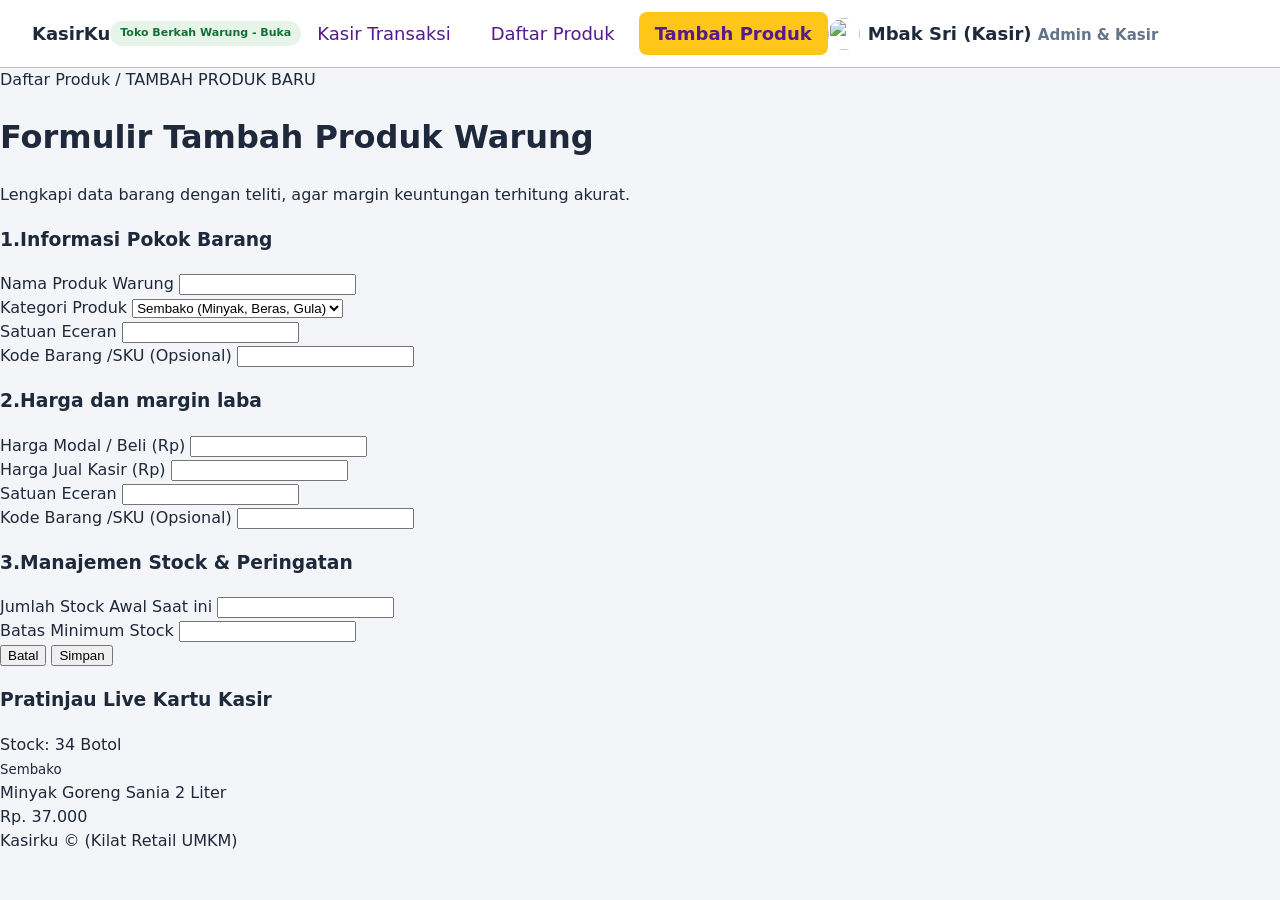
==== OneDrive/Documents/Belajar Web/Kasirku/form.html @ 957d0ef1 "html_css" ====
<!doctype html>
<html lang="en">
  <head>
    <meta charset="UTF-8" />
    <meta name="viewport" content="width=device-width, initial-scale=1.0" />
    <link rel="stylesheet" href="css/style.css" />
    <title>Document</title>
  </head>
  <body>
    <header>
      <div class="brand">
        <span>KasirKu</span>
        <span class="status-badge">Toko Berkah Warung - Buka</span>
      </divclas>
      <nav class="main-nav">
        <a href="">Kasir Transaksi</a>
        <a href="">Daftar Produk</a>
        <a href="" class="active">Tambah Produk</a>
      </nav>
      <div class="nav-user">
        <div class="user-profile">
          <img src="https://images.unsplash.com/photo-1438761681033-6461ffad8d80?q=80&w=870&auto=format&fit=crop&ixlib=rb-4.1.0&ixid=NHwxMjA3fDA%3D"class="user-avatar" alt="" />
          <div>
            <strong>Mbak Sri (Kasir)</strong>
            <small style="color: #64748b;">Admin & Kasir</small>
          </div>
        </div>
      </div>
    </header>
    <main>
      <div>
        <div>
          <div>Daftar Produk / TAMBAH PRODUK BARU</div>
          <h1>Formulir Tambah Produk Warung</h1>
          <p>
            Lengkapi data barang dengan teliti, agar margin keuntungan terhitung
            akurat.
          </p>
        </div>
      </div>

      <div>
        <form action="" method="post">
          <div>
            <h3>1.Informasi Pokok Barang</h3>
            <div>
              <label for="">Nama Produk Warung</label>
              <input type="text" />
            </div>
            <div>
              <div>
                <label for="">Kategori Produk</label>
                <select name="" id="">
                  <option value="">Sembako (Minyak, Beras, Gula)</option>
                </select>
              </div>
              <div>
                <label for="">Satuan Eceran</label>
                <input type="text" />
              </div>
            </div>
            <div>
              <label for="">Kode Barang /SKU (Opsional)</label>
              <input type="text" />
            </div>
          </div>

          <!-- SESI KE 2 -->
          <div>
            <h3>2.Harga dan margin laba</h3>
            <div>
              <div>
                <label for="">Harga Modal / Beli (Rp)</label>
                <input type="number" />
              </div>
              <div>
                <label for="">Harga Jual Kasir (Rp)</label>
                <input type="number" />
              </div>
            </div>
            <div>
              <div></div>
              <div>
                <label for="">Satuan Eceran</label>
                <input type="text" />
              </div>
            </div>
            <div>
              <label for="">Kode Barang /SKU (Opsional)</label>
              <input type="text" />
            </div>
          </div>
          <!-- SESI KE 3 -->
          <div>
            <h3>3.Manajemen Stock & Peringatan</h3>
            <div>
              <div>
                <label for="">Jumlah Stock Awal Saat ini</label>
                <input type="number" />
              </div>
              <div>
                <label for="">Batas Minimum Stock</label>
                <input type="number" />
              </div>
            </div>
          </div>
          <div>
            <button type="submit">Batal</button>
            <button type="submit">Simpan</button>
          </div>
        </form>

        <div>
          <div>
            <h3>Pratinjau Live Kartu Kasir</h3>
            <div>
              <span>Stock: 34 Botol</span>
              <img src="" alt="" />
              <div>
                <small>Sembako</small>
                <div>Minyak Goreng Sania 2 Liter</div>
                <div>Rp. 37.000</div>
              </div>
            </div>
          </div>
        </div>
      </div>
    </main>
    <footer>
      <div>Kasirku &copy; (Kilat Retail UMKM)</div>
    </footer>
  </body>
</html>
---- OneDrive/Documents/Belajar Web/Kasirku/css/style.css ----
body {
  margin: 0;
  min-height: 100vh;
  line-height: 1.5;
  font-family:
    system-ui,
    -apple-system,
    BlinkMacSystemFont,
    "Segoe UI",
    Roboto,
    Oxygen,
    Ubuntu,
    Cantarell,
    "Open Sans",
    "Helvetica Neue",
    sans-serif;
  font-size: 14x;
  color: #1e293b;
  background-color: #f4f5f8;
  display: flex;
  flex-direction: column;
}
header {
  background-color: #fff;
  border-bottom: 1px solid #c5bebe;
  padding: 12px 32px;
  display: flex;
  justify-content: space-between;
  align-items: center;
  position: sticky;
  top: 0;
}

.brand {
  display: flex;
  align-items: center;
  gap: 12x;
  font-weight: 700;
  font-size: 18px;
}

.status-badge {
  background-color: #e6f4ea;
  color: #137333;
  font-size: 11px;
  padding: 4px 10px;
  border-radius: 20px;
  font-weight: 600;
}
.main-nav {
  display: flex;
  gap: 8px;
}
.main-nav a {
  padding: 8px 16px;
  border-radius: 8px;
  font-weight: 500;
  transition: #f4f5f8 0.2s;
  text-decoration: none;
}

.main-nav a.active {
  background-color: #ffc61a;
  font-weight: 700;
}

.nav-user {
  display: flex;
  align-items: center;
  gap: 16px;
}
.user-profile {
  display: flex;
  align-items: center;
  gap: 8px;
}

.user-avatar {
  width: 32px;
  height: 32px;
  border-radius: 50%;
  object-fit: cover;
}

main {
  max-width: 12;
}
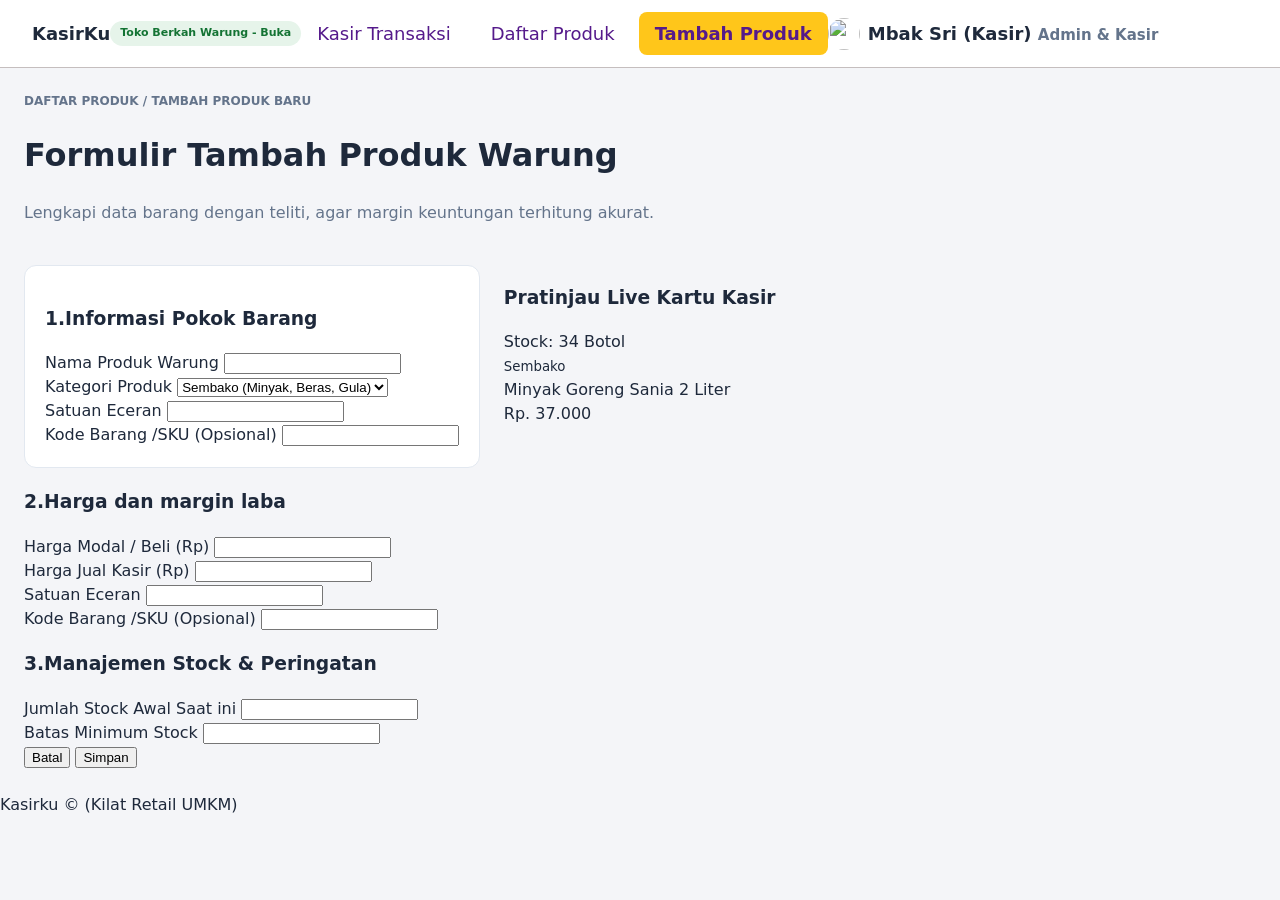
==== commit 604c9aaa: "feat: kerangka 3 halaman" ====
--- a/OneDrive/Documents/Belajar Web/Kasirku/form.html
+++ b/OneDrive/Documents/Belajar Web/Kasirku/form.html
@@ -19,7 +19,7 @@
       </nav>
       <div class="nav-user">
         <div class="user-profile">
-          <img src="https://images.unsplash.com/photo-1438761681033-6461ffad8d80?q=80&w=870&auto=format&fit=crop&ixlib=rb-4.1.0&ixid=NHwxMjA3fDA%3D"class="user-avatar" alt="" />
+          <img src="https://images.unsplash.com/photo-1438761681033-6461ffad8d80?q=80&w=870&auto=format&fit=crop&ixlib=rb-4.1.0&ixid=NHwxMjA3fDA%3D" class="user-avatar" alt="" />
           <div>
             <strong>Mbak Sri (Kasir)</strong>
             <small style="color: #64748b;">Admin & Kasir</small>
@@ -28,20 +28,20 @@
       </div>
     </header>
     <main>
-      <div>
+      <div class="page-header">
         <div>
-          <div>Daftar Produk / TAMBAH PRODUK BARU</div>
+          <div class="sub-breadcrumb">Daftar Produk / TAMBAH PRODUK BARU</div>
           <h1>Formulir Tambah Produk Warung</h1>
-          <p>
+          <p style="color: #64748b;">
             Lengkapi data barang dengan teliti, agar margin keuntungan terhitung
             akurat.
           </p>
         </div>
       </div>
 
-      <div>
+      <div class="grid-2col">
         <form action="" method="post">
-          <div>
+          <div style="background: white; padding: 20px; border-radius: 12px; border: 1px solid #e2e8f0;margin-bottom: 20px;">
             <h3>1.Informasi Pokok Barang</h3>
             <div>
               <label for="">Nama Produk Warung</label>
--- a/OneDrive/Documents/Belajar Web/Kasirku/css/style.css
+++ b/OneDrive/Documents/Belajar Web/Kasirku/css/style.css
@@ -83,5 +83,29 @@
 }
 
 main {
-  max-width: 12;
+  max-width: 1280px;
+  margin: 24px auto;
+  padding: 0 24px;
+  width: 100%;
 }
+
+.page-header {
+  display: flex;
+  justify-content: space-between;
+  align-items: flex-start;
+  margin-bottom: 24px;
+}
+
+.sub-breadcrumb {
+  font-size: 12px;
+  margin-bottom: 4px;
+  font-weight: 600;
+  text-transform: uppercase;
+  color: #64748b;
+}
+
+.grid-2col {
+  display: flex;
+  gap: 24px;
+  grid-template-columns: 1fr 380px;
+}
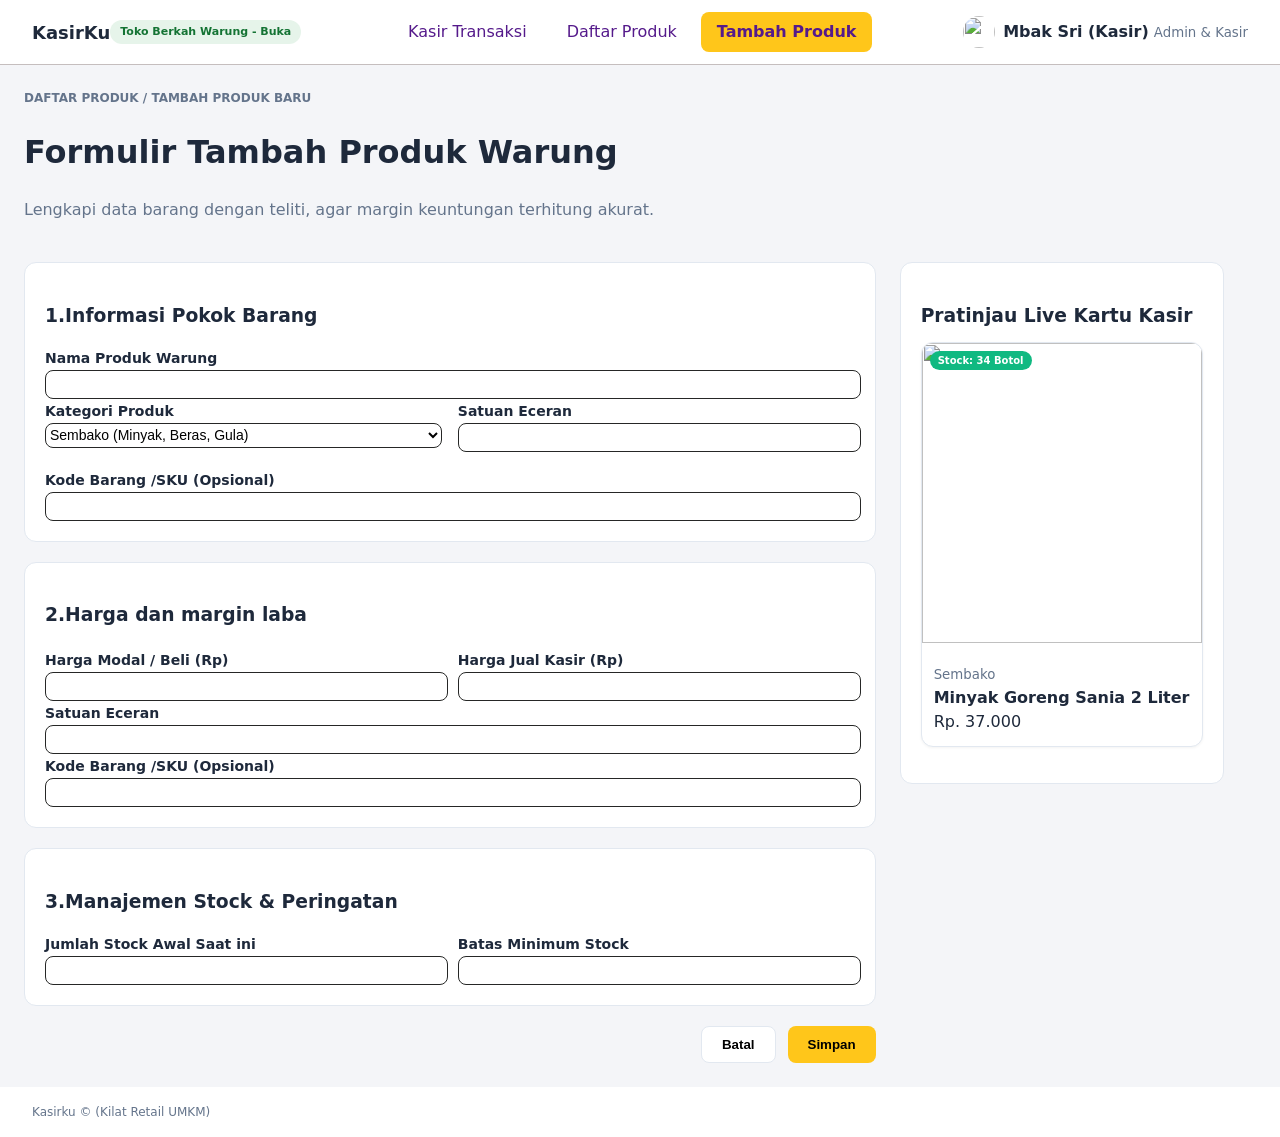
==== commit 67a43b80: "feat: data contoh di script.js" ====
--- a/OneDrive/Documents/Belajar Web/Kasirku/form.html
+++ b/OneDrive/Documents/Belajar Web/Kasirku/form.html
@@ -11,7 +11,7 @@
       <div class="brand">
         <span>KasirKu</span>
         <span class="status-badge">Toko Berkah Warung - Buka</span>
-      </divclas>
+      </div>
       <nav class="main-nav">
         <a href="">Kasir Transaksi</a>
         <a href="">Daftar Produk</a>
@@ -19,10 +19,14 @@
       </nav>
       <div class="nav-user">
         <div class="user-profile">
-          <img src="https://images.unsplash.com/photo-1438761681033-6461ffad8d80?q=80&w=870&auto=format&fit=crop&ixlib=rb-4.1.0&ixid=NHwxMjA3fDA%3D" class="user-avatar" alt="" />
+          <img
+            src="https://images.unsplash.com/photo-1438761681033-6461ffad8d80?q=80&w=1170&auto=format&fit=crop&ixlib=rb-4.1.0&ixid=NHwxMjA3fDA%3D"
+            class="user-avatar"
+            alt=""
+          />
           <div>
             <strong>Mbak Sri (Kasir)</strong>
-            <small style="color: #64748b;">Admin & Kasir</small>
+            <small style="color: #64748b">Admin & Kasir</small>
           </div>
         </div>
       </div>
@@ -32,7 +36,7 @@
         <div>
           <div class="sub-breadcrumb">Daftar Produk / TAMBAH PRODUK BARU</div>
           <h1>Formulir Tambah Produk Warung</h1>
-          <p style="color: #64748b;">
+          <p style="color: #64748b">
             Lengkapi data barang dengan teliti, agar margin keuntungan terhitung
             akurat.
           </p>
@@ -41,59 +45,94 @@
 
       <div class="grid-2col">
         <form action="" method="post">
-          <div style="background: white; padding: 20px; border-radius: 12px; border: 1px solid #e2e8f0;margin-bottom: 20px;">
-            <h3>1.Informasi Pokok Barang</h3>
+          <div
+            style="
+              background: white;
+              padding: 20px;
+              border-radius: 12px;
+              border: 1px solid #e2e8f0;
+              margin-bottom: 20px;
+            "
+          >
+            <h3 style="margin-bottom: 16px">1.Informasi Pokok Barang</h3>
             <div>
-              <label for="">Nama Produk Warung</label>
-              <input type="text" />
+              <label for="nama_product">Nama Produk Warung</label>
+              <input type="text" id="nama_product" />
             </div>
-            <div>
+            <div
+              style="
+                display: grid;
+                grid-template-columns: 1fr 1fr;
+                gap: 16px;
+                margin-bottom: 16px;
+              "
+            >
               <div>
-                <label for="">Kategori Produk</label>
-                <select name="" id="">
+                <label for="Kategori">Kategori Produk</label>
+                <select name="" id="Kategori">
                   <option value="">Sembako (Minyak, Beras, Gula)</option>
                 </select>
               </div>
               <div>
-                <label for="">Satuan Eceran</label>
-                <input type="text" />
+                <label for="satuan">Satuan Eceran</label>
+                <input type="text" id="satuan" />
               </div>
             </div>
             <div>
-              <label for="">Kode Barang /SKU (Opsional)</label>
-              <input type="text" />
+              <label for="Kode_Barang">Kode Barang /SKU (Opsional)</label>
+              <input type="text" id="Kode_Barang" />
             </div>
           </div>
 
           <!-- SESI KE 2 -->
-          <div>
+          <div
+            style="
+              background: white;
+              padding: 20px;
+              border-radius: 12px;
+              border: 1px solid #e2e8f0;
+              margin-bottom: 20px;
+            "
+          >
             <h3>2.Harga dan margin laba</h3>
-            <div>
+            <div
+              style="display: grid; grid-template-columns: 1fr 1fr; gap: 16px"
+            >
               <div>
-                <label for="">Harga Modal / Beli (Rp)</label>
-                <input type="number" />
+                <label for="harga_modal">Harga Modal / Beli (Rp)</label>
+                <input type="number" id="harga_modal" />
               </div>
               <div>
-                <label for="">Harga Jual Kasir (Rp)</label>
-                <input type="number" />
+                <label for="harga_jual">Harga Jual Kasir (Rp)</label>
+                <input type="number" id="harga_jual" />
               </div>
             </div>
             <div>
               <div></div>
               <div>
-                <label for="">Satuan Eceran</label>
-                <input type="text" />
+                <label for="satuan_eceran">Satuan Eceran</label>
+                <input type="text" id="satuan_eceran" />
               </div>
             </div>
             <div>
-              <label for="">Kode Barang /SKU (Opsional)</label>
-              <input type="text" />
+              <label for="kode_barang">Kode Barang /SKU (Opsional)</label>
+              <input type="text" id="kode_barang" />
             </div>
           </div>
           <!-- SESI KE 3 -->
-          <div>
-            <h3>3.Manajemen Stock & Peringatan</h3>
-            <div>
+          <div
+            style="
+              background: white;
+              padding: 20px;
+              border-radius: 12px;
+              border: 1px solid #e2e8f0;
+              margin-bottom: 20px;
+            "
+          >
+            <h3 style="margin-bottom: 16px">3.Manajemen Stock & Peringatan</h3>
+            <div
+              style="display: grid; grid-template-columns: 1fr 1fr; gap: 16px"
+            >
               <div>
                 <label for="">Jumlah Stock Awal Saat ini</label>
                 <input type="number" />
@@ -104,21 +143,32 @@
               </div>
             </div>
           </div>
-          <div>
-            <button type="submit">Batal</button>
-            <button type="submit">Simpan</button>
+          <div style="display: flex; justify-content: flex-end; gap: 12px">
+            <button type="submit" class="btn-secondary">Batal</button>
+            <button type="submit" class="btn-primary">Simpan</button>
           </div>
         </form>
 
         <div>
-          <div>
-            <h3>Pratinjau Live Kartu Kasir</h3>
-            <div>
-              <span>Stock: 34 Botol</span>
-              <img src="" alt="" />
-              <div>
-                <small>Sembako</small>
-                <div>Minyak Goreng Sania 2 Liter</div>
+          <div
+            style="
+              background: white;
+              padding: 20px;
+              border-radius: 12px;
+              border: 1px solid #e2e8f0;
+            "
+          >
+            <h3 style="margin-bottom: 12px">Pratinjau Live Kartu Kasir</h3>
+            <div style="margin-bottom: 16px" class="product-card">
+              <span class="stock-tag">Stock: 34 Botol</span>
+              <img
+                src="https://th.bing.com/th/id/OIP.AvDNKQgtVNF57w-PHWd3NwHaHa?w=202&h=202&c=7&r=0&o=7&dpr=1.5&pid=1.7&rm=3"
+              />
+              <div class="product-card-body">
+                <small style="color: #64748b">Sembako</small>
+                <div style="font-weight: 700; font-size: 16px">
+                  Minyak Goreng Sania 2 Liter
+                </div>
                 <div>Rp. 37.000</div>
               </div>
             </div>
--- a/OneDrive/Documents/Belajar Web/Kasirku/css/style.css
+++ b/OneDrive/Documents/Belajar Web/Kasirku/css/style.css
@@ -29,6 +29,7 @@
   align-items: center;
   position: sticky;
   top: 0;
+  z-index: 100;
 }
 
 .brand {
@@ -47,6 +48,7 @@
   border-radius: 20px;
   font-weight: 600;
 }
+
 .main-nav {
   display: flex;
   gap: 8px;
@@ -87,6 +89,7 @@
   margin: 24px auto;
   padding: 0 24px;
   width: 100%;
+  flex: 1;
 }
 
 .page-header {
@@ -109,3 +112,105 @@
   gap: 24px;
   grid-template-columns: 1fr 380px;
 }
+
+label {
+  font-size: 14px;
+  margin-bottom: 6px;
+  font-weight: 600;
+  color: #1e293b;
+}
+
+input[type="number"],
+input[type="text"],
+select {
+  width: 100%;
+  height: 25px;
+  border: 1px solid #262726;
+  border-radius: 8px;
+  background-color: #fff;
+  font-size: 14px;
+}
+.btn-primary {
+  background-color: #ffc61a;
+  padding: 10px 20px;
+  font-weight: 700;
+  color: #000;
+  border: none;
+  border-radius: 8px;
+  cursor: pointer;
+  transition: 0.2;
+  gap: 8px;
+}
+.btn-primary:hover {
+  background-color: #e0ac13;
+}
+.btn-secondary {
+  background-color: #fff;
+  border: 1px solid #e2e8f0;
+  padding: 10px 20px;
+  border-radius: 8px;
+  font-weight: 700;
+  cursor: pointer;
+}
+.btn-secondary:hover {
+  background-color: red;
+}
+footer {
+  background: white;
+  padding: 16px 32px;
+  font-size: 12px;
+  color: #64748b;
+}
+.product-card {
+  background: #fff;
+  border: 1px solid #e2e8f0;
+  border-radius: 12px;
+  overflow: hidden;
+  box-shadow: 0 1px 3px rgba(0, 0, 0, 0.05);
+  position: relative;
+}
+.product-card > img {
+  width: 100%;
+  height: 300px;
+  object-fit: cover;
+}
+.product-card-body {
+  padding: 12px;
+}
+
+.stock-tag {
+  position: absolute;
+  top: 8px;
+  left: 8px;
+  color: white;
+  background: #10b981;
+  color: white;
+  font-size: 10px;
+  padding: 2px 8px;
+  border-radius: 10px;
+  font-weight: 700;
+}
+@media (max-width: 767px) {
+  header {
+    padding: 12px 32px;
+    flex-direction: column;
+    align-items: flex-start;
+    gap: 12px;
+  }
+  .main-nav {
+    flex-wrap: wrap;
+    gap: 6px;
+  }
+  .nav-user {
+    display: none;
+  }
+  .grid-2col {
+    display: flex;
+    flex-direction: column;
+    gap: 16px;
+  }
+  main {
+    padding: 0 16px;
+    margin: 16px auto;
+  }
+}
